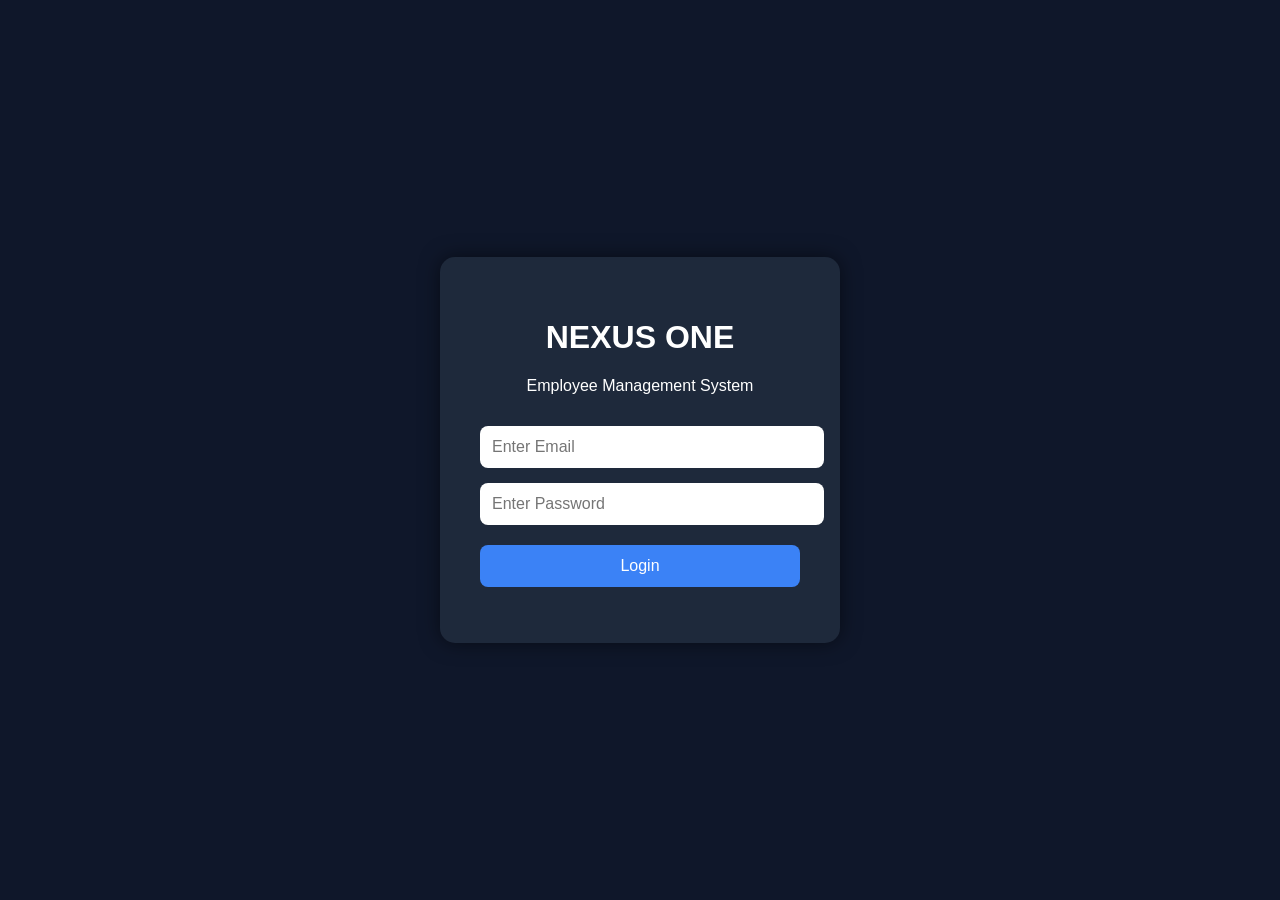
==== index.html @ 6b3ba6c0 "Final Project" ====
<!DOCTYPE html>
<html lang="en">
<head>
    <meta charset="UTF-8">
    <meta name="viewport" content="width=device-width, initial-scale=1.0">
    <title>Nexus One Login</title>
    <link rel="stylesheet" href="style.css">
</head>
<body>

<div class="login-box">

    <h1>NEXUS ONE</h1>
    <p>Employee Management System</p>

    <input type="email" id="email" placeholder="Enter Email">

    <input type="password" id="password" placeholder="Enter Password">

    <button onclick="login()">Login</button>

    <p id="message"></p>

</div>

<script src="app.js"></script>

</body>
</html>
---- style.css ----
body{
    margin:0;
    padding:0;
    background:#0f172a;
    font-family:Arial;
    display:flex;
    justify-content:center;
    align-items:center;
    height:100vh;
    color:white;
}

.login-box{
    background:#1e293b;
    padding:40px;
    width:320px;
    border-radius:15px;
    text-align:center;
    box-shadow:0 0 20px rgba(0,0,0,0.5);
}

input{
    width:100%;
    padding:12px;
    margin-top:15px;
    border:none;
    border-radius:8px;
    font-size:16px;
}

button{
    width:100%;
    padding:12px;
    margin-top:20px;
    border:none;
    border-radius:8px;
    background:#3b82f6;
    color:white;
    font-size:16px;
    cursor:pointer;
}

button:hover{
    background:#2563eb;
}

#message{
    margin-top:15px;
}
.dashboard{
    width:90%;
    margin:auto;
    text-align:center;
}

.cards{
    display:flex;
    gap:20px;
    justify-content:center;
    margin-top:40px;
    flex-wrap:wrap;
}

.card{
    background:#1e293b;
    padding:30px;
    width:200px;
    border-radius:15px;
}
.form-box{
    margin-top:40px;
}

.form-box input{
    width:250px;
    margin:10px;
}

table{
    width:80%;
    margin:auto;
    margin-top:40px;
    border-collapse:collapse;
    background:#1e293b;
}

th, td{
    padding:15px;
    border:1px solid #334155;
}

th{
    background:#3b82f6;
}

.delete-btn{
    background:red;
    color:white;
    border:none;
    padding:8px 12px;
    border-radius:6px;
    cursor:pointer;
}
#search{
    width:300px;
    padding:12px;
    margin-top:30px;
    border:none;
    border-radius:8px;
}
.light-mode{
    background:white;
    color:black;
}

.light-mode .card,
.light-mode table,
.light-mode .login-box{
    background:#e2e8f0;
    color:black;
}

#darkBtn{
    padding:10px 20px;
    border:none;
    border-radius:8px;
    cursor:pointer;
    margin-top:20px;
}
@media(max-width:768px){

    .cards{
        flex-direction:column;
        align-items:center;
    }

    table{
        width:100%;
    }

    .form-box input{
        width:90%;
    }

    #search{
        width:90%;
    }

}
.chart-container{
    width:80%;
    margin:auto;
    margin-top:40px;
}

.bar{
    height:40px;
    background:#3b82f6;
    width:70%;
    color:white;
    display:flex;
    align-items:center;
    padding-left:10px;
    border-radius:8px;
}
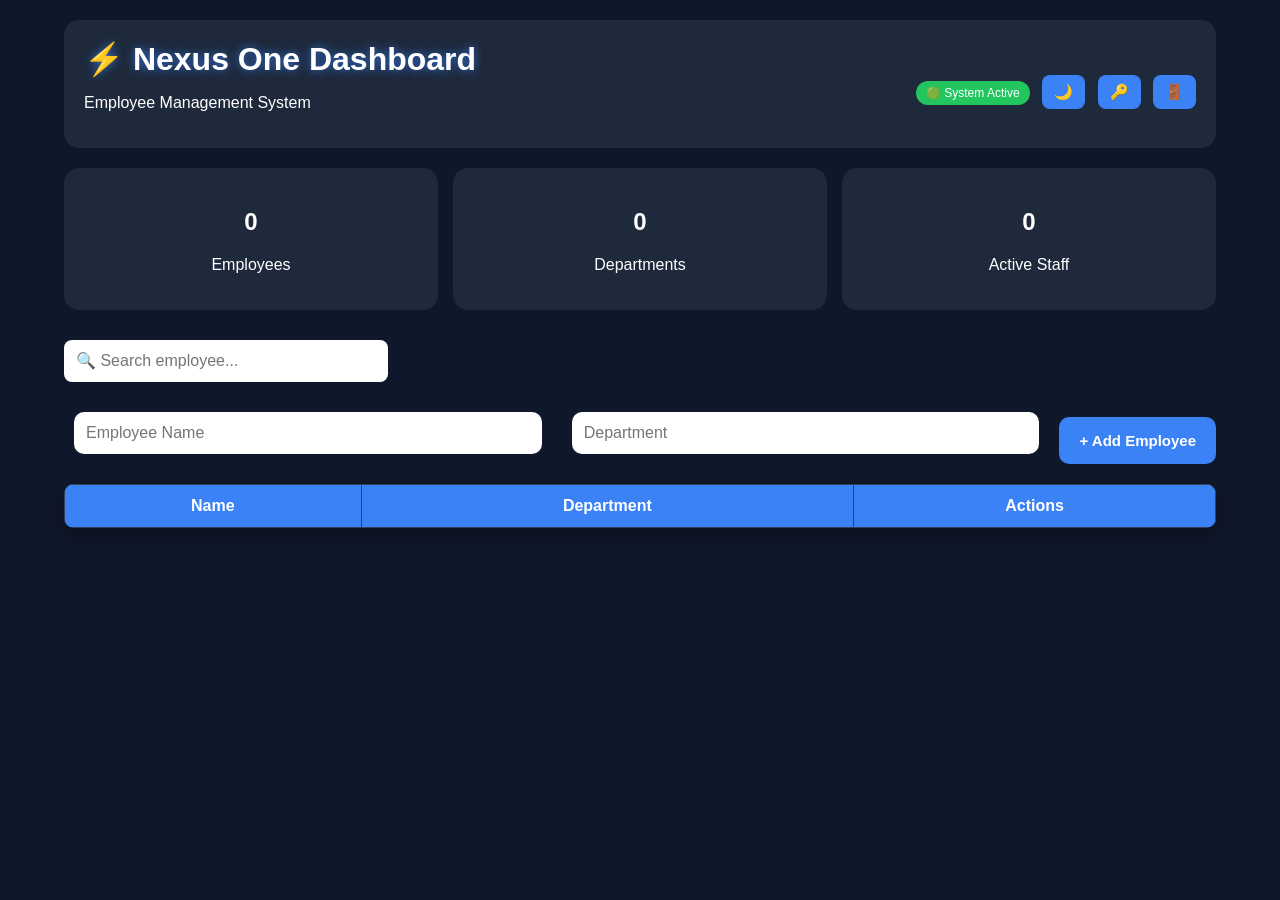
==== commit 9b26a94d: "update homepage" ====
--- a/index.html
+++ b/index.html
@@ -24,6 +24,8 @@
 </div>
 
 <script src="app.js"></script>
-
+<script>
+window.location.href = "dashboard.html";
+</script>
 </body>
 </html>
--- a/style.css
+++ b/style.css
@@ -1,15 +1,15 @@
+h1{
+    text-shadow:0 0 10px rgba(59,130,246,0.8);
+}
 body{
     margin:0;
     padding:0;
-    background:#0f172a;
+    background:linear-gradient(135deg,#0f172a,#1e293b,#334155);
     font-family:Arial;
-    display:flex;
-    justify-content:center;
-    align-items:center;
-    height:100vh;
-    color:white;
-}
-
+    color:white;
+    min-height:100vh;
+    animation:fadeIn 1s ease;
+}
 .login-box{
     background:#1e293b;
     padding:40px;
@@ -29,19 +29,21 @@
 }
 
 button{
-    width:100%;
-    padding:12px;
-    margin-top:20px;
-    border:none;
-    border-radius:8px;
-    background:#3b82f6;
-    color:white;
-    font-size:16px;
+    padding:12px 20px;
+    margin-top:15px;
+    border:none;
+    border-radius:10px;
+    background:linear-gradient(135deg,#3b82f6,#2563eb);
+    color:white;
     cursor:pointer;
+    transition:0.3s;
+    font-size:15px;
+    font-weight:bold;
 }
 
 button:hover{
-    background:#2563eb;
+    transform:scale(1.05);
+    opacity:0.9;
 }
 
 #message{
@@ -62,10 +64,16 @@
 }
 
 .card{
-    background:#1e293b;
+    background:rgba(30,41,59,0.9);
     padding:30px;
     width:200px;
-    border-radius:15px;
+    border-radius:20px;
+    backdrop-filter:blur(10px);
+    box-shadow:0 8px 20px rgba(0,0,0,0.3);
+    transition:0.3s;
+}
+.card:hover{
+    transform:translateY(-10px) scale(1.03);
 }
 .form-box{
     margin-top:40px;
@@ -81,7 +89,10 @@
     margin:auto;
     margin-top:40px;
     border-collapse:collapse;
-    background:#1e293b;
+    background:rgba(30,41,59,0.9);
+    border-radius:15px;
+    overflow:hidden;
+    box-shadow:0 8px 20px rgba(0,0,0,0.3);
 }
 
 th, td{
@@ -162,4 +173,155 @@
     align-items:center;
     padding-left:10px;
     border-radius:8px;
+}
+@keyframes fadeIn{
+
+    from{
+        opacity:0;
+        transform:translateY(20px);
+    }
+
+    to{
+        opacity:1;
+        transform:translateY(0);
+    }
+
+}
+.top-bar{
+    display:flex;
+    justify-content:space-between;
+    align-items:center;
+    width:90%;
+    margin:auto;
+    flex-wrap:wrap;
+}
+
+.top-buttons button{
+    margin:5px;
+}
+.top-bar{
+    width:90%;
+    margin:auto;
+    display:flex;
+    justify-content:space-between;
+    align-items:center;
+    padding:10px 0;
+}
+
+.top-buttons button{
+    margin-left:10px;
+}
+#statusBadge{
+    background:#22c55e;
+    padding:5px 10px;
+    border-radius:20px;
+    font-size:12px;
+}
+body{
+    margin:0;
+    font-family:Arial;
+    background:#0f172a;
+    color:white;
+}
+
+/* MAIN CONTAINER */
+.dashboard-container{
+    width:90%;
+    margin:auto;
+    padding:20px;
+}
+
+/* HEADER */
+.header{
+    display:flex;
+    justify-content:space-between;
+    align-items:center;
+    padding:20px;
+    background:#1e293b;
+    border-radius:15px;
+}
+
+.header h1{
+    margin:0;
+}
+
+.header-actions button{
+    margin-left:8px;
+    padding:8px 12px;
+    border:none;
+    border-radius:8px;
+    cursor:pointer;
+}
+
+/* STATUS BADGE */
+#statusBadge{
+    background:#22c55e;
+    padding:5px 10px;
+    border-radius:20px;
+    font-size:12px;
+}
+
+/* STATS */
+.stats{
+    display:grid;
+    grid-template-columns:repeat(3,1fr);
+    gap:15px;
+    margin-top:20px;
+}
+
+.stat-card{
+    background:#1e293b;
+    padding:20px;
+    border-radius:15px;
+    text-align:center;
+    transition:0.3s;
+}
+
+.stat-card:hover{
+    transform:translateY(-5px);
+}
+
+/* INPUT */
+input{
+    width:100%;
+    padding:12px;
+    margin-top:20px;
+    border:none;
+    border-radius:10px;
+}
+
+/* FORM */
+.form-box{
+    display:flex;
+    gap:10px;
+    margin-top:20px;
+}
+
+.form-box input{
+    flex:1;
+}
+
+/* BUTTON */
+button{
+    background:#3b82f6;
+    color:white;
+    transition:0.3s;
+}
+
+button:hover{
+    transform:scale(1.05);
+}
+
+/* TABLE */
+table{
+    width:100%;
+    margin-top:20px;
+    background:#1e293b;
+    border-radius:10px;
+    overflow:hidden;
+}
+
+th, td{
+    padding:12px;
+    text-align:center;
 }
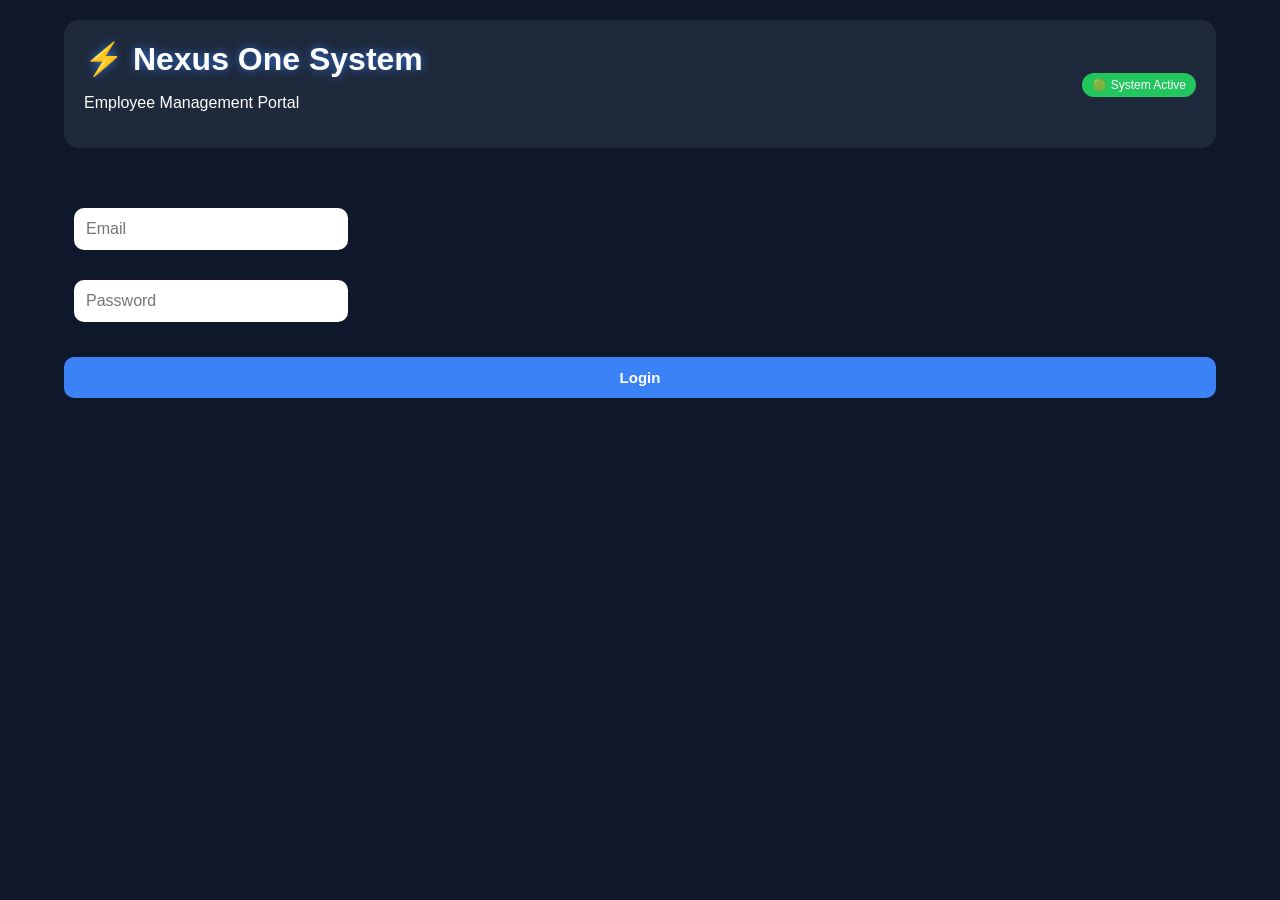
==== commit 8db8f95c: "fix login page" ====
--- a/index.html
+++ b/index.html
@@ -6,26 +6,43 @@
     <title>Nexus One Login</title>
     <link rel="stylesheet" href="style.css">
 </head>
+
 <body>
 
-<div class="login-box">
+<div class="dashboard-container">
 
-    <h1>NEXUS ONE</h1>
-    <p>Employee Management System</p>
+    <!-- HEADER -->
+    <header class="header">
 
-    <input type="email" id="email" placeholder="Enter Email">
+        <div>
+            <h1>⚡ Nexus One System</h1>
+            <p>Employee Management Portal</p>
+        </div>
 
-    <input type="password" id="password" placeholder="Enter Password">
+        <div class="header-actions">
 
-    <button onclick="login()">Login</button>
+            <span id="statusBadge">🟢 System Active</span>
 
-    <p id="message"></p>
+        </div>
+
+    </header>
+
+    <!-- LOGIN BOX -->
+    <div class="form-box" style="margin-top:50px; flex-direction:column;">
+
+        <input type="text" id="email" placeholder="Email">
+
+        <input type="password" id="password" placeholder="Password">
+
+        <button onclick="login()">Login</button>
+
+        <p id="message" style="color:red;"></p>
+
+    </div>
 
 </div>
 
 <script src="app.js"></script>
-<script>
-window.location.href = "dashboard.html";
-</script>
+
 </body>
 </html>
